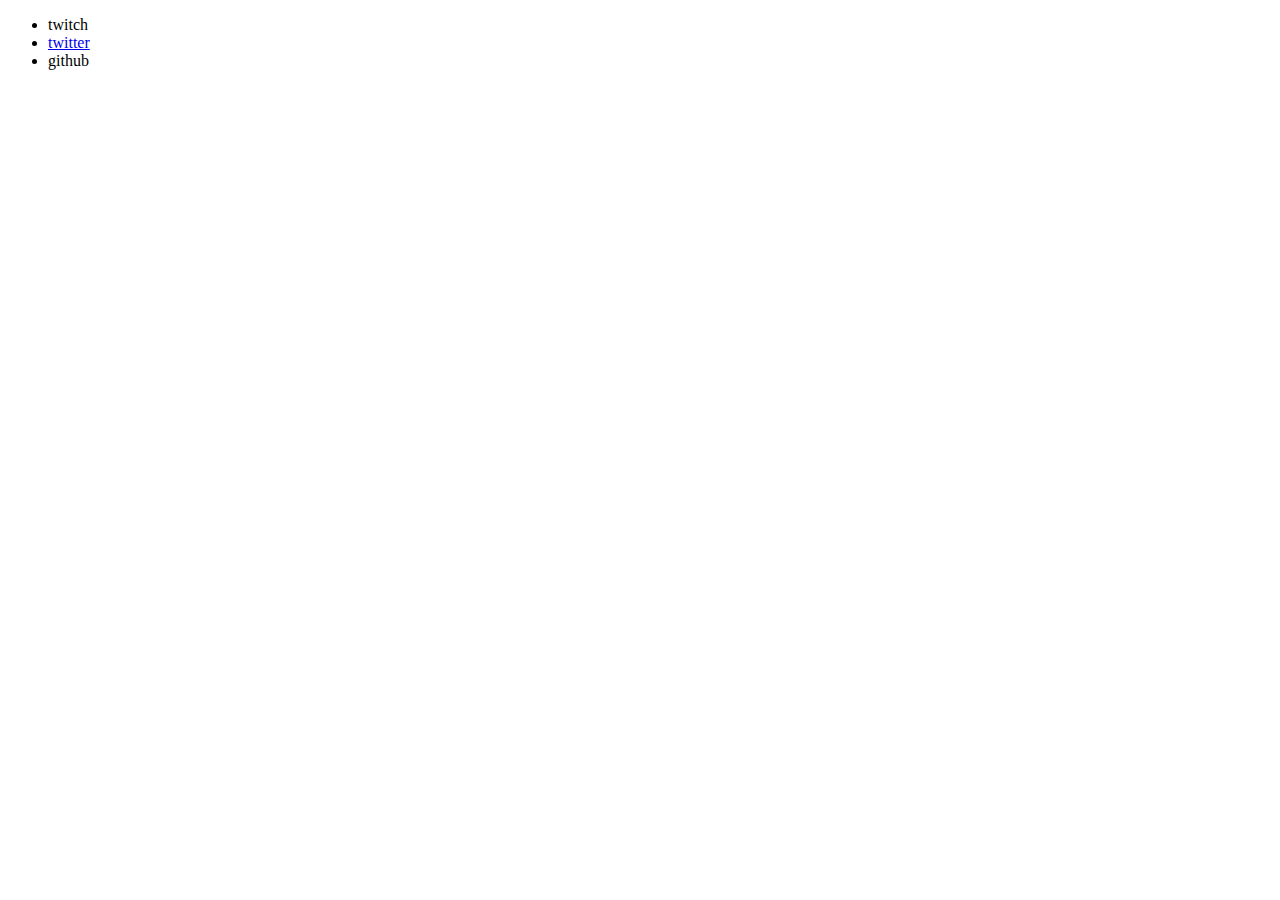
==== index.html @ 64dcc487 "update:readme" ====
<!DOCTYPE html>
<html lang="en">
<head>
    <meta charset="UTF-8">
    <meta http-equiv="X-UA-Compatible" content="IE=edge">
    <meta name="viewport" content="width=device-width, initial-scale=1.0">
    <title>maeshirok</title>
</head>
<body>
    <ul>
        <li><a herf="#" target="_blank">twitch</a></li>
        <li><a href="#" target="_blank">twitter</a></li>
        <li><a herf="#" target="_blank">github</a></li>
    </ul>
</body>
</html>
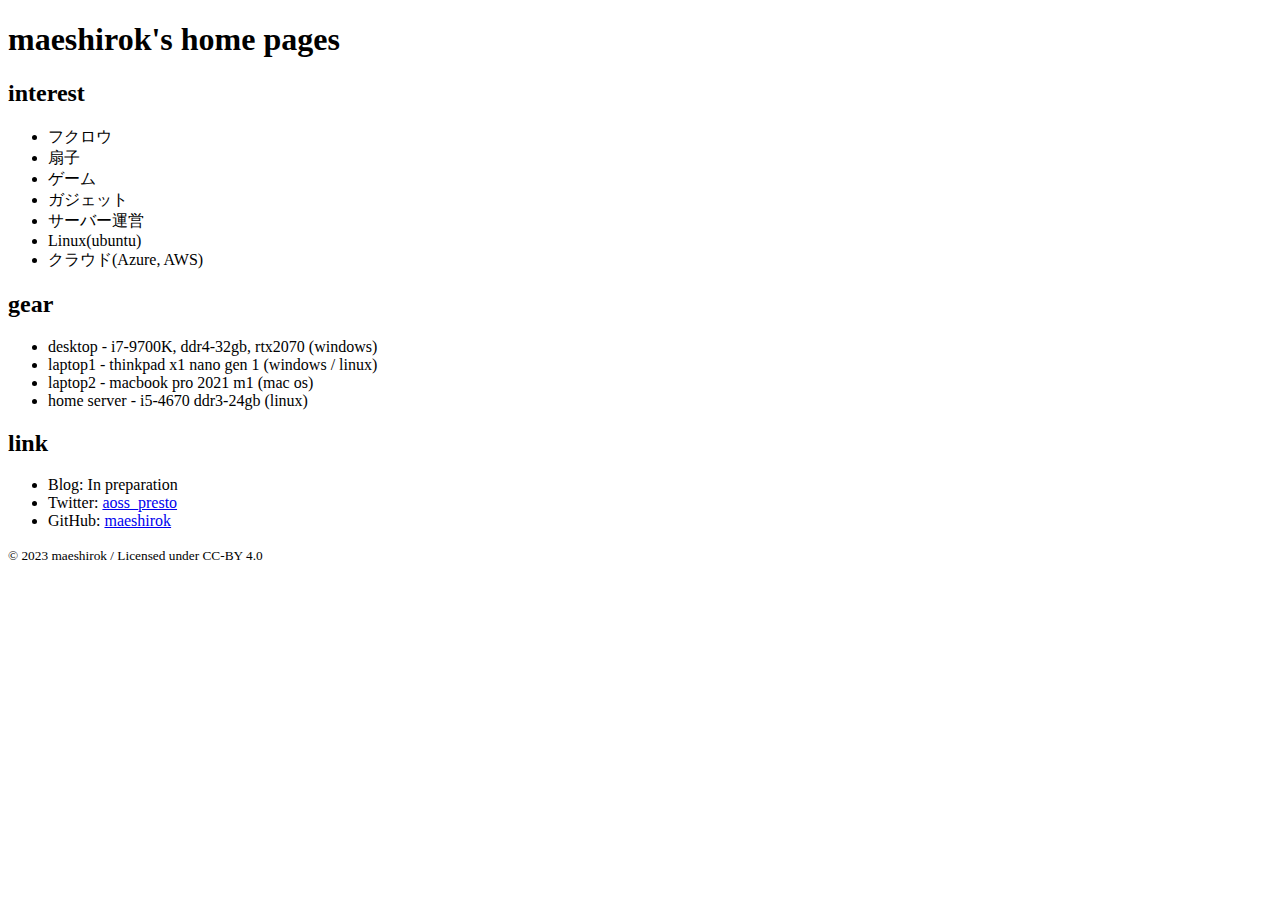
==== commit aa337494: "update: Renewal homepage" ====
--- a/index.html
+++ b/index.html
@@ -1,16 +1,54 @@
 <!DOCTYPE html>
-<html lang="en">
+<html lang="ja">
 <head>
     <meta charset="UTF-8">
     <meta http-equiv="X-UA-Compatible" content="IE=edge">
     <meta name="viewport" content="width=device-width, initial-scale=1.0">
+    <meta name="description" content="my profile">
     <title>maeshirok</title>
+    <link rel="stylesheet" href="style.css">
 </head>
+
 <body>
-    <ul>
-        <li><a herf="#" target="_blank">twitch</a></li>
-        <li><a href="#" target="_blank">twitter</a></li>
-        <li><a herf="#" target="_blank">github</a></li>
-    </ul>
-</body>
+    <main>
+      <section>
+        <h1>maeshirok's home pages</h1>
+      </section>
+
+      <section>
+        <h2>interest</h2>
+        <ul>
+          <li>フクロウ</li>
+          <li>扇子</li>
+          <li>ゲーム</li>
+          <li>ガジェット</li>
+          <li>サーバー運営</li>
+          <li>Linux(ubuntu)</li>
+          <li>クラウド(Azure, AWS)</li>
+        </ul>
+      </section>
+
+      <section>
+        <h2>gear</h2>
+        <ul>
+          <li>desktop - i7-9700K, ddr4-32gb, rtx2070 (windows)</li>
+          <li>laptop1 - thinkpad x1 nano gen 1 (windows / linux)</li>
+          <li>laptop2 - macbook pro 2021 m1 (mac os)</li>
+          <li>home server - i5-4670 ddr3-24gb (linux)</li>
+        </ul>
+      </section>
+
+      <section>
+        <h2>link</h2>
+        <ul>
+          <li>Blog: <a href="#"></a>In preparation</li>
+          <li>Twitter: <a href="https://twitter.com/aoss_presto">aoss_presto</a></li>
+          <li>GitHub: <a href="https://github.com/maeshirok">maeshirok</a></li>
+        </ul>
+      </section>
+    </main>
+    <footer>
+      <small>&copy; 2023 maeshirok / Licensed under CC-BY 4.0</small>
+    </footer>
+  </body>
 </html>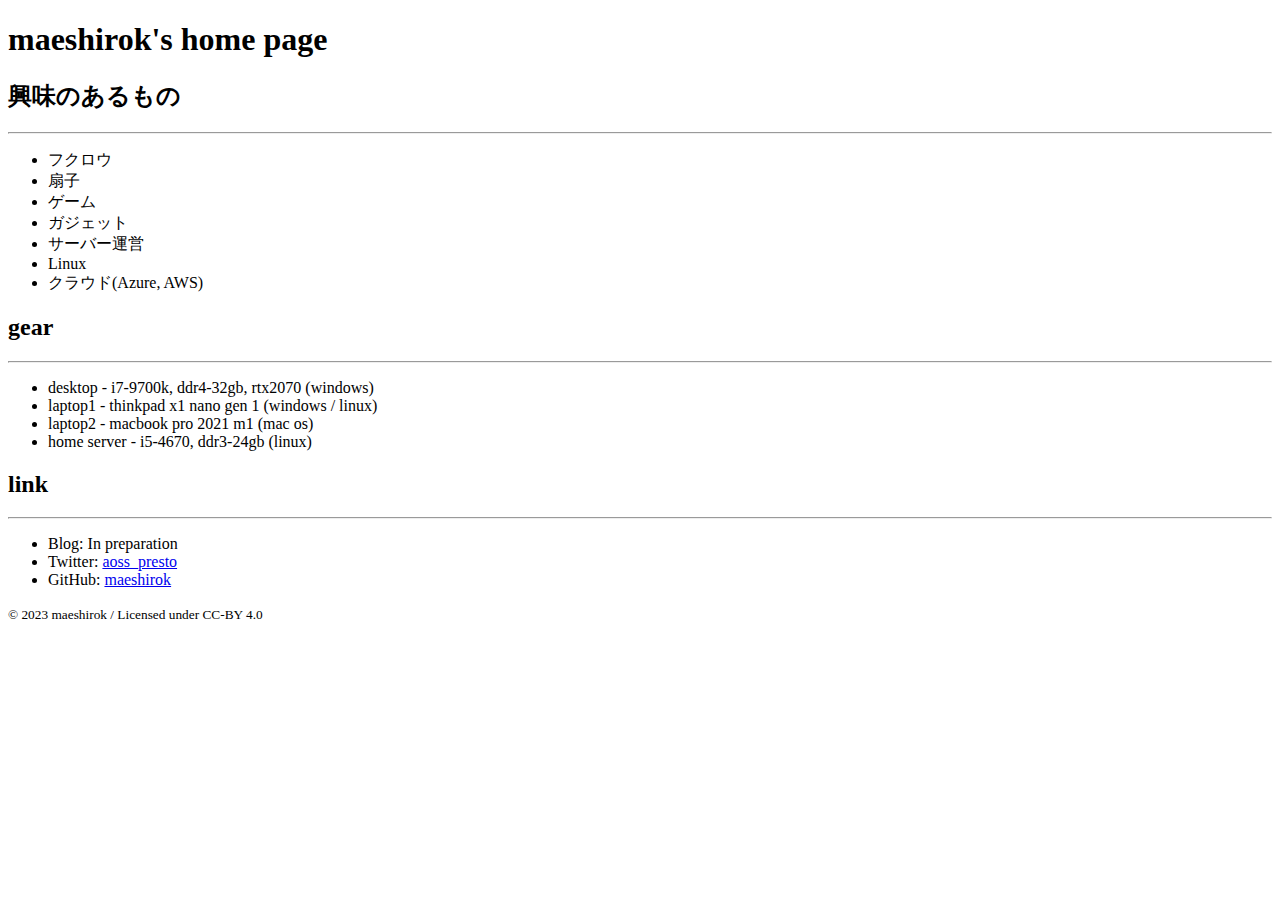
==== commit fe1b66fd: "fix: Correction of content" ====
--- a/index.html
+++ b/index.html
@@ -12,34 +12,36 @@
 <body>
     <main>
       <section>
-        <h1>maeshirok's home pages</h1>
+        <h1>maeshirok's home page</h1>
       </section>
 
       <section>
-        <h2>interest</h2>
+        <h2>興味のあるもの</h2><hr>
         <ul>
           <li>フクロウ</li>
           <li>扇子</li>
           <li>ゲーム</li>
           <li>ガジェット</li>
           <li>サーバー運営</li>
-          <li>Linux(ubuntu)</li>
+          <li>Linux</li>
           <li>クラウド(Azure, AWS)</li>
         </ul>
       </section>
 
       <section>
         <h2>gear</h2>
+        <hr>
         <ul>
-          <li>desktop - i7-9700K, ddr4-32gb, rtx2070 (windows)</li>
+          <li>desktop - i7-9700k, ddr4-32gb, rtx2070 (windows)</li>
           <li>laptop1 - thinkpad x1 nano gen 1 (windows / linux)</li>
           <li>laptop2 - macbook pro 2021 m1 (mac os)</li>
-          <li>home server - i5-4670 ddr3-24gb (linux)</li>
+          <li>home server - i5-4670, ddr3-24gb (linux)</li>
         </ul>
       </section>
 
       <section>
         <h2>link</h2>
+        <hr>
         <ul>
           <li>Blog: <a href="#"></a>In preparation</li>
           <li>Twitter: <a href="https://twitter.com/aoss_presto">aoss_presto</a></li>
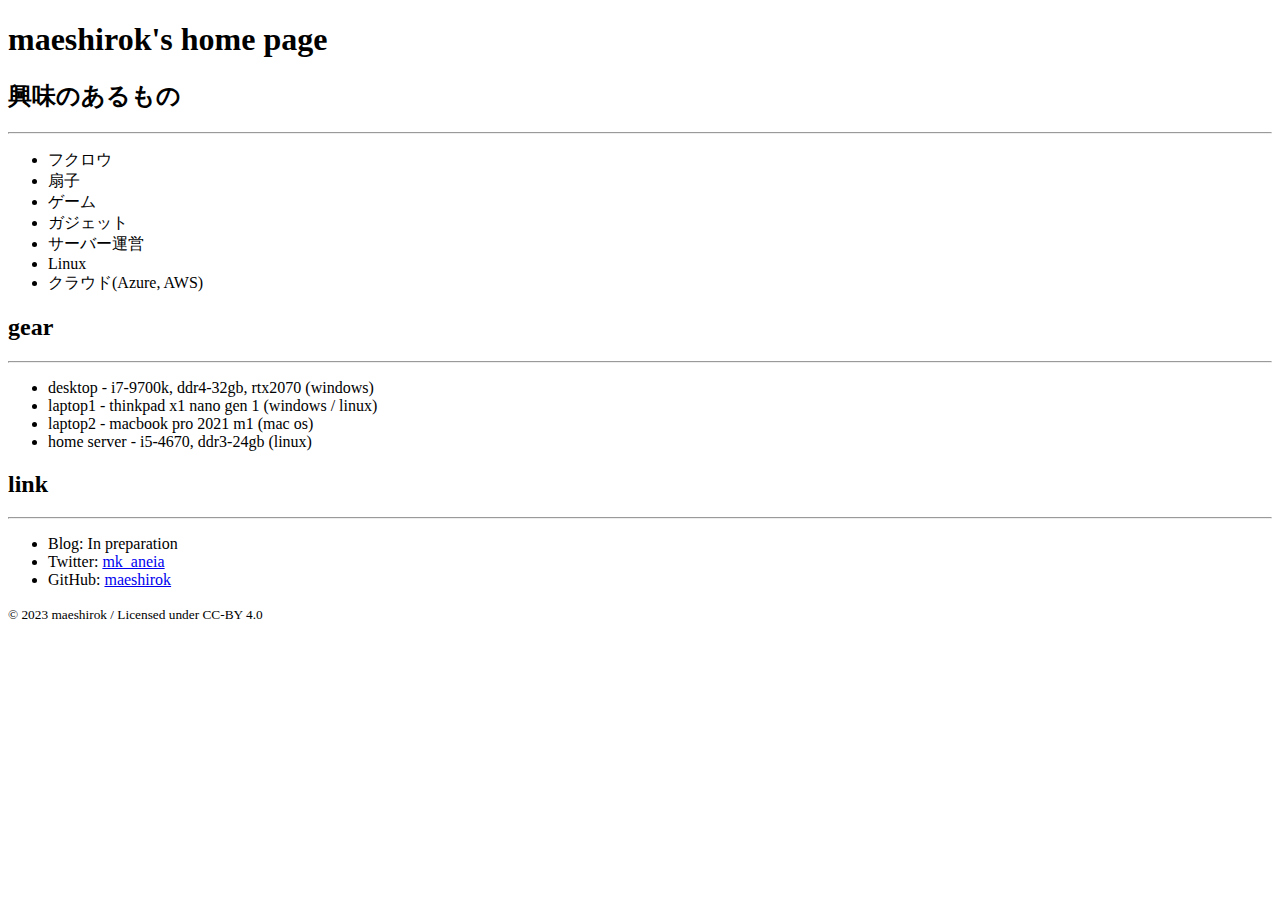
==== commit 62310c5f: "fix: chage to new link" ====
--- a/index.html
+++ b/index.html
@@ -44,7 +44,7 @@
         <hr>
         <ul>
           <li>Blog: <a href="#"></a>In preparation</li>
-          <li>Twitter: <a href="https://twitter.com/aoss_presto">aoss_presto</a></li>
+          <li>Twitter: <a href="https://twitter.com/mk_aneia">mk_aneia</a></li>
           <li>GitHub: <a href="https://github.com/maeshirok">maeshirok</a></li>
         </ul>
       </section>
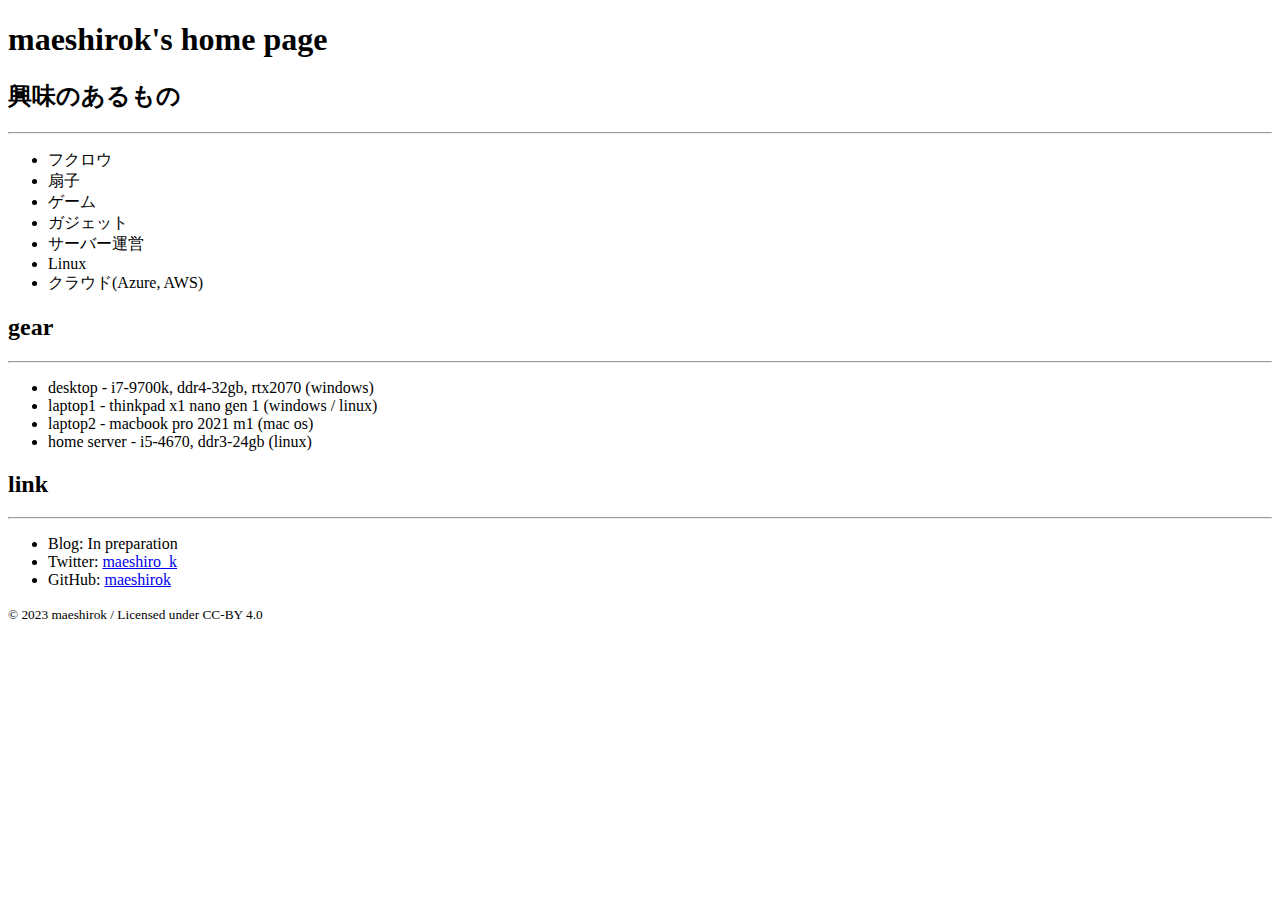
==== commit 8c031b1b: "update: update to twitter id" ====
--- a/index.html
+++ b/index.html
@@ -44,7 +44,7 @@
         <hr>
         <ul>
           <li>Blog: <a href="#"></a>In preparation</li>
-          <li>Twitter: <a href="https://twitter.com/mk_aneia">mk_aneia</a></li>
+          <li>Twitter: <a href="https://twitter.com/maeshiro_k">maeshiro_k</a></li>
           <li>GitHub: <a href="https://github.com/maeshirok">maeshirok</a></li>
         </ul>
       </section>
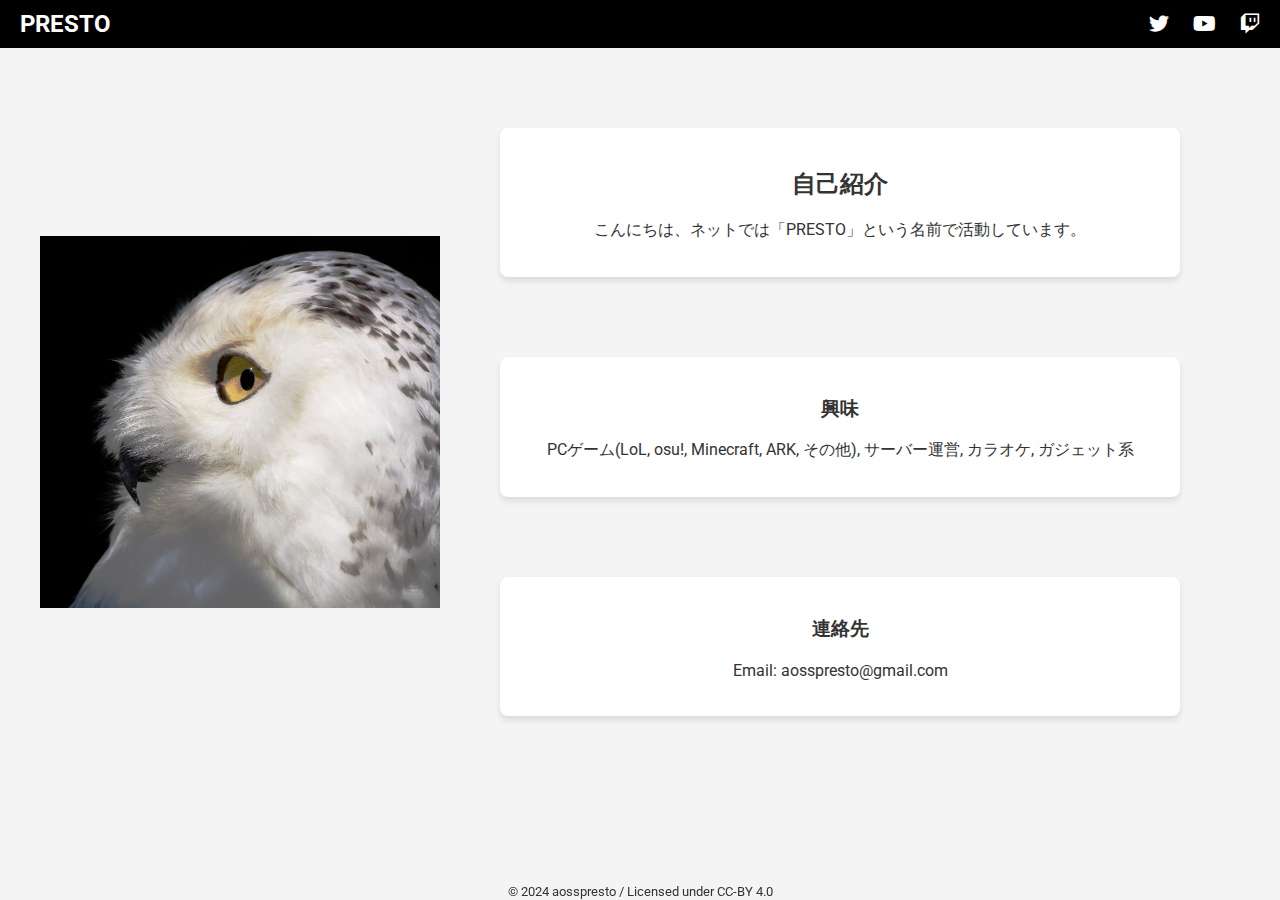
==== commit a5a07fc0: "update: homepage has been redesigned" ====
--- a/index.html
+++ b/index.html
@@ -1,56 +1,46 @@
 <!DOCTYPE html>
 <html lang="ja">
-<head>
+  <head>
     <meta charset="UTF-8">
-    <meta http-equiv="X-UA-Compatible" content="IE=edge">
-    <meta name="viewport" content="width=device-width, initial-scale=1.0">
-    <meta name="description" content="my profile">
-    <title>maeshirok</title>
-    <link rel="stylesheet" href="style.css">
+    <title>PRESTO</title>
+    <link href="https://fonts.googleapis.com/css2?family=Noto+Sans+JP:wght@400;700&family=Roboto:wght@300;400&display=swap" rel="stylesheet">
+    <link rel="stylesheet" href="css/style.css">
+    <link rel="stylesheet" href="https://cdnjs.cloudflare.com/ajax/libs/font-awesome/5.15.1/css/all.min.css">
 </head>
+<body>
+  <header>
+    <div class="header-container">
+        <h1>PRESTO</h1>
+        <div>
+            <a href="https://twitter.com/aoss_presto" target="_blank"><i class="fab fa-twitter"></i></a>
+            <a href="https://www.youtube.com/@aosspresto" target="_blank"><i class="fab fa-youtube"></i></a>
+            <a href="https://www.twitch.tv/aosspresto" target="_blank"><i class="fab fa-twitch"></i></a>
+        </div>
+    </div>
+</header>
 
-<body>
-    <main>
-      <section>
-        <h1>maeshirok's home page</h1>
+<div class="container">
+  <div class="left-side">
+      <img src="img/icon.JPG" alt="PRESTO's icon">
+  </div>
+  <div class="right-side">
+      <section id="about">
+          <h2>自己紹介</h2>
+          <p>こんにちは、ネットでは「PRESTO」という名前で活動しています。</p>
       </section>
+      <section id="portfolio">
+          <h3>興味</h3>
+          <p>PCゲーム(LoL, osu!, Minecraft, ARK, その他), サーバー運営, カラオケ, ガジェット系</p>
+      </section>
+      <section id="contact">
+          <h3>連絡先</h3>
+          <p>Email: aosspresto@gmail.com</p>
+      </section>
+  </div>
+</div>
 
-      <section>
-        <h2>興味のあるもの</h2><hr>
-        <ul>
-          <li>フクロウ</li>
-          <li>扇子</li>
-          <li>ゲーム</li>
-          <li>ガジェット</li>
-          <li>サーバー運営</li>
-          <li>Linux</li>
-          <li>クラウド(Azure, AWS)</li>
-        </ul>
-      </section>
-
-      <section>
-        <h2>gear</h2>
-        <hr>
-        <ul>
-          <li>desktop - i7-9700k, ddr4-32gb, rtx2070 (windows)</li>
-          <li>laptop1 - thinkpad x1 nano gen 1 (windows / linux)</li>
-          <li>laptop2 - macbook pro 2021 m1 (mac os)</li>
-          <li>home server - i5-4670, ddr3-24gb (linux)</li>
-        </ul>
-      </section>
-
-      <section>
-        <h2>link</h2>
-        <hr>
-        <ul>
-          <li>Blog: <a href="#"></a>In preparation</li>
-          <li>Twitter: <a href="https://twitter.com/maeshiro_k">maeshiro_k</a></li>
-          <li>GitHub: <a href="https://github.com/maeshirok">maeshirok</a></li>
-        </ul>
-      </section>
-    </main>
     <footer>
-      <small>&copy; 2023 maeshirok / Licensed under CC-BY 4.0</small>
+      <small>&copy; 2024 aosspresto / Licensed under CC-BY 4.0</small>
     </footer>
-  </body>
-</html>+</body>
+</html>
--- a/css/style.css
+++ b/css/style.css
@@ -0,0 +1,120 @@
+body, html {
+    margin: 0;
+    padding: 0;
+    height: 100%;
+    font-family: 'Roboto', sans-serif;
+    color: #333;
+    background-color: #f4f4f4;
+}
+
+.header-container {
+    background-color: black;
+    color: white;
+    padding: 10px 20px;
+    display: flex;
+    justify-content: space-between;
+    align-items: center;
+}
+
+header div a {
+    color: white;
+    margin-left: 20px;
+    font-size: 20px;
+}
+
+header div a:hover {
+    color: #bdc3c7;
+}
+
+header h1 {
+    margin: 0;
+    font-size: 24px;
+}
+
+nav ul {
+    list-style: none;
+    padding: 0;
+}
+
+nav ul li {
+    display: inline;
+    margin-left: 20px;
+}
+
+nav ul li a {
+    color: white;
+    text-decoration: none;
+    transition: color 0.3s ease-in-out;
+}
+
+nav ul li a:hover {
+    color: #bdc3c7;
+}
+
+.container {
+    display: flex;
+    justify-content: space-between;
+    align-items: center;
+    padding: 40px;
+}
+
+.left-side {
+    flex: 1;
+    display: flex;
+    justify-content: center;
+    align-items: center;
+}
+
+.left-side img {
+    max-width: 100%;
+    height: auto;
+}
+
+.right-side {
+    flex: 2;
+    display: flex;
+    flex-direction: column;
+    align-items: center;
+    text-align: center;
+}
+
+section {
+    width: 80%;
+    margin: 40px auto;
+    padding: 20px;
+    box-shadow: 0 4px 6px rgba(0,0,0,0.1);
+    background-color: white;
+    border-radius: 8px;
+    transition: transform 0.3s ease-in-out;
+}
+
+section:hover {
+    transform: translateY(-10px);
+}
+
+footer {
+    text-align: center;
+    width: 100%;
+    position: fixed;
+    bottom: 0;
+}
+
+@media (max-width: 768px) {
+    .header-container {
+        flex-direction: column;
+        text-align: center;
+    }
+
+    nav ul li {
+        margin-top: 10px;
+        margin-left: 0;
+    }
+
+    .container {
+        flex-direction: column;
+    }
+
+    .left-side, .right-side {
+        width: 100%;
+    }
+}
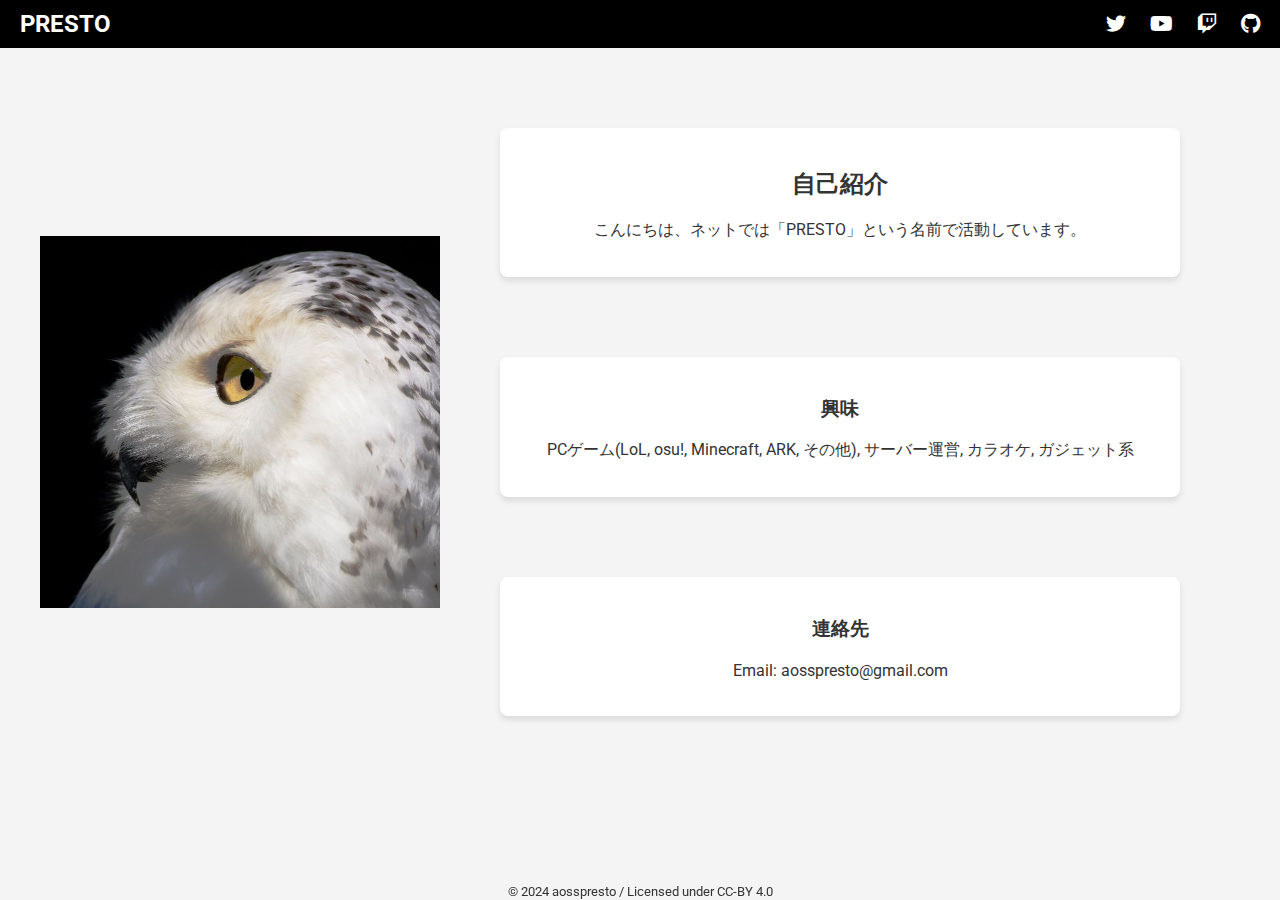
==== commit 3494ee2e: "update: add github link" ====
--- a/index.html
+++ b/index.html
@@ -15,6 +15,7 @@
             <a href="https://twitter.com/aoss_presto" target="_blank"><i class="fab fa-twitter"></i></a>
             <a href="https://www.youtube.com/@aosspresto" target="_blank"><i class="fab fa-youtube"></i></a>
             <a href="https://www.twitch.tv/aosspresto" target="_blank"><i class="fab fa-twitch"></i></a>
+            <a href="https://github.com/maeshirok" target="_blank"><i class="fab fa-github"></i></a>
         </div>
     </div>
 </header>
